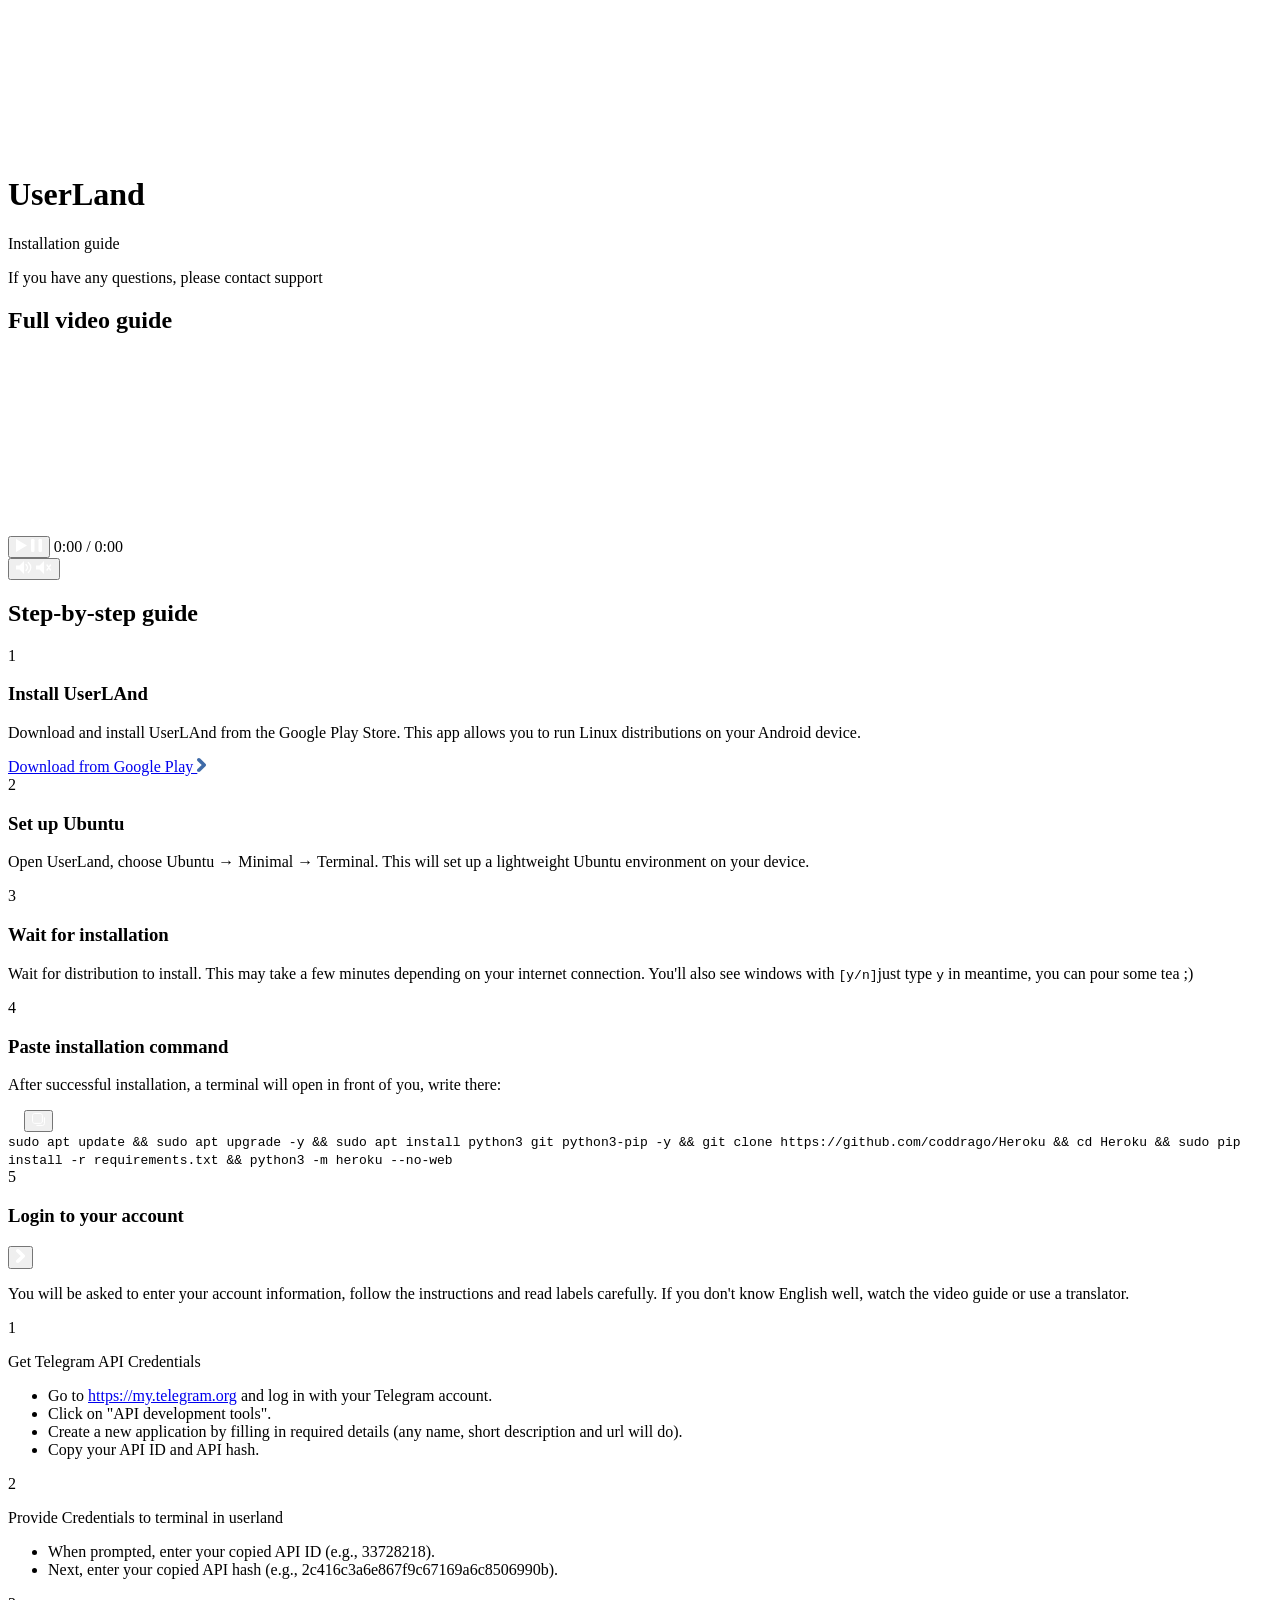
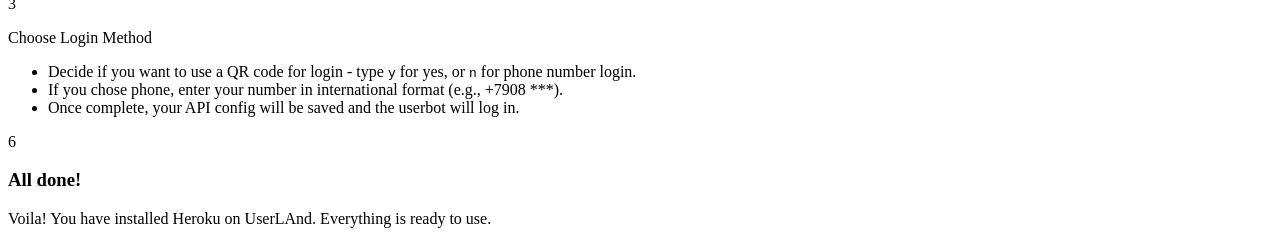
==== Userland/userland.html @ ecd4a955 "a poor page for userland users" ====
<!DOCTYPE html>
<html lang="en">
<head>
    <meta charset="UTF-8">
    <meta name="viewport" content="width=device-width, initial-scale=1.0">
    <link rel="stylesheet" href="userland.css">
    <title>UserLand - Installation Guide</title>
</head>
<body>
    <header class="guide-header">
        <svg class="userland-logo" width="143" height="143" viewBox="0 0 143 143" fill="none"
            xmlns="http://www.w3.org/2000/svg">
            <path
                d="M96.0275 53.7581C92.8755 53.7581 90.314 56.3346 90.314 59.5159C90.314 62.6969 92.8755 65.2754 96.0275 65.2754C99.1756 65.2754 101.738 62.6969 101.738 59.5159C101.738 56.3341 99.1759 53.7581 96.0275 53.7581Z"
                fill="white" />
            <path
                d="M46.7161 53.7581C43.5642 53.7581 41.0026 56.3346 41.0026 59.5159C41.0026 62.6969 43.5642 65.2754 46.7161 65.2754C49.8642 65.2754 52.4263 62.6969 52.4263 59.5159C52.4263 56.3341 49.8645 53.7581 46.7161 53.7581Z"
                fill="white" />
            <path
                d="M121.829 20.8074C108.35 7.38958 90.4294 0 71.37 0C52.3106 0 34.3903 7.38958 20.9114 20.8074C7.42638 34.2308 0 52.0798 0 71.0664V142.133H142.74V71.0664C142.74 52.0798 135.314 34.2308 121.829 20.8074ZM113.126 132.824H29.6138V61.4267C29.6138 50.1034 38.8777 40.8911 50.2646 40.8911C57.2103 40.8911 63.652 44.3378 67.4954 50.1112L71.37 55.9309L75.2443 50.1112C79.0877 44.3381 85.5294 40.8911 92.4752 40.8911C103.862 40.8911 113.126 50.1034 113.126 61.4267V132.824Z"
                fill="white" />
            <path d="M53.2448 87.1932L71.37 115.844L89.4952 87.1932L71.37 70.9671L53.2448 87.1932Z" fill="white" />
        </svg>
        <h1 class="host-title">UserLand</h1>
        <p class="subtitle" language-data="subtitle">Installation guide</p>
        <p class="note" language-data="note">If you have any questions, please contact <a>support</a></p>
    </header>
    <section class="video">
        <h2 class="video-header" language-data="video-header">Full video guide</h2>
        <div class="video-player" id="videoPlayer">
            <div class="video-screen" id="videoScreen" onclick="togglePlay()">
                <video id="GuideVideo" src="../Assets/guide/madk1d.mp4"></video>
                <div class="screen-overlay" id="screenOverlay">
                    <svg class="hint-icon hint-play" width="20" height="24" viewBox="0 0 20 24" fill="none">
                        <path d="M0 0L20 12L0 24V0Z" fill="white" />
                    </svg>
                    <svg class="hint-icon hint-pause" width="16" height="20" viewBox="0 0 16 20" fill="none">
                        <rect x="0" y="0" width="5" height="20" rx="2" fill="white" />
                        <rect x="11" y="0" width="5" height="20" rx="2" fill="white" />
                    </svg>
                </div>
                <div class="overlay-controls" id="overlayControls">
                    <div class="progress-bar">
                        <div class="ov-progress-track" id="progressTrack" onclick="seekVideo(event)">
                            <div class="progress-fill" id="progressFill"></div>
                            <div class="progress-thumb" id="progressThumb"></div>
                        </div>
                    </div>
                    <div class="buttons">
                        <button class="pp-btn" onclick="togglePlay(); event.stopPropagation();" title="Play / Pause">
                            <svg class="icon icon--play" width="11" height="13" viewBox="0 0 11 13" fill="none">
                                <path d="M0 0L11 6.5L0 13V0Z" fill="white" />
                            </svg>
                            <svg class="icon icon--pause" width="11" height="13" viewBox="0 0 11 13" fill="none">
                                <rect x="0" y="0" width="3.5" height="13" rx="1.2" fill="white" />
                                <rect x="7.5" y="0" width="3.5" height="13" rx="1.2" fill="white" />
                            </svg>
                        </button>
                        <span class="progress-time" id="progressTime">0:00 / 0:00</span>
                        <div style="flex:1"></div>
                        <div class="volume" onclick="event.stopPropagation()">
                            <button class="pp-btn" onclick="toggleMute()" title="mute">
                                <svg class="icon icon--vol" width="16" height="13" viewBox="0 0 16 13" fill="none">
                                    <path d="M0 4.5H3.5L8 0V13L3.5 8.5H0V4.5Z" fill="white" />
                                    <path d="M10 3.5C10.9 4.4 11.5 5.15 11.5 6.5C11.5 7.85 10.9 8.6 10 9.5" stroke="white" stroke-width="1.3"
                                        stroke-linecap="round" />
                                    <path d="M12.3 1.5C13.9 3 14.8 4.65 14.8 6.5C14.8 8.35 13.9 10 12.3 11.5" stroke="white" stroke-width="1.3"
                                        stroke-linecap="round" />
                                </svg>
                                <svg class="icon icon--muted" width="16" height="13" viewBox="0 0 16 13" fill="none">
                                    <path d="M0 4.5H3.5L8 0V13L3.5 8.5H0V4.5Z" fill="white" />
                                    <path d="M11 4L14.5 9M14.5 4L11 9" stroke="white" stroke-width="1.4" stroke-linecap="round" />
                                </svg>
                            </button>
                            <div class="volume-bar" id="volumeBar" onclick="setVolume(event)">
                                <div class="vol-fill" id="volFill"></div>
                                <div class="vol-thumb" id="volThumb"></div>
                            </div>
                        </div>
                    </div>
                </div>
            </div>
        </div>
    </section>
    <section class="steps-block">
        <h2 class="steps-header" language-data="steps-header">Step-by-step guide</h2>
        <div class="wrapper">
            <div class="step">
                <div class="step-elipse">
                    <div class="step-num">1</div>
                </div>
                <div class="step-block">
                    <h3 class="step-block-title" language-data="step1-title">Install UserLAnd</h3>
                    <p class="step-block-desc" language-data="step1-desc">Download and install UserLAnd from the Google Play Store. This app allows you to run Linux distributions on your Android device.</p>
                    <a href="https://play.google.com/store/apps/details?id=tech.ula" class="step-link" language-data="step1-link">
                        Download from Google Play
                        <svg width="9" height="14" viewBox="0 0 9 14" fill="none">
                            <path fill-rule="evenodd" clip-rule="evenodd"
                                d="M1.86756 0.000171564C2.35253 0.0067156 2.81496 0.200163 3.15312 0.537958L8.46879 5.77217C8.63712 5.93437 8.77071 6.12734 8.86189 6.33995C8.95306 6.55256 9 6.78061 9 7.01093C9 7.24126 8.95306 7.46931 8.86189 7.68192C8.77071 7.89453 8.63712 8.0875 8.46879 8.2497L3.08129 13.4839C2.91434 13.6474 2.71572 13.7772 2.49688 13.8658C2.27804 13.9544 2.04332 14 1.80625 14C1.56918 14 1.33445 13.9544 1.11561 13.8658C0.896772 13.7772 0.698151 13.6474 0.531205 13.4839C0.362884 13.3217 0.229284 13.1287 0.138112 12.9161C0.0469395 12.7035 0 12.4755 0 12.2451C0 12.0148 0.0469395 11.7868 0.138112 11.5742C0.229284 11.3615 0.362884 11.1686 0.531205 11.0064L4.73346 7.01093L0.531205 3.01549C0.193043 2.67769 0.00684899 2.22322 0.0135847 1.75205C0.0203204 1.28088 0.219434 0.831605 0.567122 0.503065C0.91481 0.174524 1.38259 -0.00637247 1.86756 0.000171564Z"
                                fill="#3F6BA8" />
                        </svg>
                    </a>
                </div>
            </div>
            <div class="step">
                <div class="step-elipse">
                    <div class="step-num">2</div>
                </div>
                <div class="step-block">
                    <h3 class="step-block-title" language-data="step2-title">Set up Ubuntu</h3>
                    <p class="step-block-desc" language-data="step2-desc">Open UserLand, choose Ubuntu → Minimal → Terminal. This will set up a lightweight Ubuntu environment on your device.</p>
                </div>
            </div>
            <div class="step">
                <div class="step-elipse">
                    <div class="step-num">3</div>
                </div>
                <div class="step-block">
                    <h3 class="step-block-title" language-data="step3-title">Wait for installation</h3>
                    <p class="step-block-desc" language-data="step3-desc">Wait for distribution to install. This may take a few minutes depending on your internet connection. You'll also see windows with <code class=inline-code>[y/n]</code>just type <code class=inline-code>y</code> in meantime, you can pour some tea ;)</p>
                </div>
            </div>
            <div class="step">
                <div class="step-elipse">
                    <div class="step-num">4</div>
                </div>
                <div class="step-block">
                    <h3 class="step-block-title" language-data="step4-title">Paste installation command</h3>
                    <p class="step-block-desc" language-data="step4-desc">After successful installation, a terminal will open in front of you, write there:</p>
                    <div class="terminal">
                        <div class="terminal-bar">
                            <svg width="12" height="12" viewBox="0 0 12 12" fill="none">
                                <path
                                    d="M8.07293 4.53869C7.80794 4.53869 7.5926 4.75622 7.5926 5.02481C7.5926 5.29338 7.80794 5.51108 8.07293 5.51108C8.33758 5.51108 8.55298 5.29338 8.55298 5.02481C8.55298 4.75618 8.33761 4.53869 8.07293 4.53869Z"
                                    fill="white" />
                                <path
                                    d="M3.92738 4.53869C3.66239 4.53869 3.44705 4.75622 3.44705 5.02481C3.44705 5.29338 3.66239 5.51108 3.92738 5.51108C4.19203 5.51108 4.40742 5.29338 4.40742 5.02481C4.40742 4.75618 4.19206 4.53869 3.92738 4.53869Z"
                                    fill="white" />
                                <path
                                    d="M10.242 1.75673C9.10884 0.623888 7.6023 0 6 0C4.3977 0 2.89116 0.623888 1.758 1.75673C0.624328 2.89004 0 4.39699 0 6V12H12V6C12 4.39699 11.3757 2.89004 10.242 1.75673ZM9.5104 11.2141H2.4896V5.18614C2.4896 4.23014 3.26841 3.45236 4.22569 3.45236C4.80961 3.45236 5.35116 3.74335 5.67427 4.23079L6 4.72214L6.32571 4.23079C6.64882 3.74338 7.19037 3.45236 7.77429 3.45236C8.73157 3.45236 9.51038 4.23014 9.51038 5.18614V11.2141H9.5104Z"
                                    fill="white" />
                                <path d="M4.47623 7.36156L6 9.78052L7.52376 7.36156L6 5.99162L4.47623 7.36156Z" fill="white" />
                            </svg>
                            <button class="copy-btn" onclick="copyCode(this)" title="Copy">
                            <svg width="13" height="13" viewBox="0 0 13 13" fill="none">
                                <path d="M4.814 12.5H10.304C11.5168 12.5 12.5 11.5167 12.5 10.304V4.81396M10.382 8.186C10.382 9.39882 9.39883 10.382 8.186 10.382H2.696C1.48318 10.382 0.5 9.39882 0.5 8.186V2.696C0.5 1.48318 1.48318 0.5 2.696 0.5H8.186C9.39883 0.5 10.382 1.48318 10.382 2.696V8.186Z" stroke="white" stroke-linecap="round" stroke-linejoin="round"/>
                            </svg>
                        </button>
                        </div>
                        <div class="terminal-body">
                            <code
                                class="terminal-code">sudo apt update && sudo apt upgrade -y && sudo apt install python3 git python3-pip -y && git clone https://github.com/coddrago/Heroku && cd Heroku && sudo pip install -r requirements.txt && python3 -m heroku --no-web</code>
                        </div>
                    </div>
                </div>
            </div>
            <div class="step">
                <div class="step-elipse">
                    <div class="step-num">5</div>
                </div>
                <div class="step-block step-block--expandable" id="stepBlock">
                    <div class="expand-header" onclick="toggleExpand()">
                        <h3 class="step-block-title" language-data="step5-title">Login to your account</h3>
                        <button class="expand-btn" id="expandBtn" aria-label="Expand">
                            <svg class="expand-chevron" width="9" height="14" viewBox="0 0 9 14" fill="none">
                                <path fill-rule="evenodd" clip-rule="evenodd"
                                    d="M1.86756 0.000171564C2.35253 0.0067156 2.81496 0.200163 3.15312 0.537958L8.46879 5.77217C8.63712 5.93437 8.77071 6.12734 8.86189 6.33995C8.95306 6.55256 9 6.78061 9 7.01093C9 7.24126 8.95306 7.46931 8.86189 7.68192C8.77071 7.89453 8.63712 8.0875 8.46879 8.2497L3.08129 13.4839C2.91434 13.6474 2.71572 13.7772 2.49688 13.8658C2.27804 13.9544 2.04332 14 1.80625 14C1.56918 14 1.33445 13.9544 1.11561 13.8658C0.896772 13.7772 0.698151 13.6474 0.531205 13.4839C0.362884 13.3217 0.229284 13.1287 0.138112 12.9161C0.0469395 12.7035 0 12.4755 0 12.2451C0 12.0148 0.0469395 11.7868 0.138112 11.5742C0.229284 11.3615 0.362884 11.1686 0.531205 11.0064L4.73346 7.01093L0.531205 3.01549C0.193043 2.67769 0.00684899 2.22322 0.0135847 1.75205C0.0203204 1.28088 0.219434 0.831605 0.567122 0.503065C0.91481 0.174524 1.38259 -0.00637247 1.86756 0.000171564Z"
                                    fill="white" />
                            </svg>
                        </button>
                    </div>
                    <p class="step-block-desc" language-data="step5-desc">You will be asked to enter your account information, follow the instructions and read labels carefully. If you don't know English well, watch the video guide or use a translator.</p>
                    <div class="expand-body" id="expandBody">
                        <div class="expand-inner">
                            <div class="sub-step">
                                <div class="sub-step-num">1</div>
                                <div class="sub-step-content">
                                    <p class="sub-step-title" language-data="sub1-title">Get Telegram API Credentials</p>
                                    <ul class="sub-step-list">
                                    <li language-data="sub1-li1">Go to <a href="https://my.telegram.org" target="_blank" class="step-link">https://my.telegram.org</a> and log in with your Telegram account.</li>
                                    <li language-data="sub1-li2">Click on <span class="sub-highlight">"API development tools"</span>.</li>
                                    <li language-data="sub1-li3">Create a new application by filling in required details (any name, short description and url will do).</li>
                                    <li language-data="sub1-li4">Copy your <span class="sub-highlight">API ID</span> and <span class="sub-highlight">API hash</span>.</li>
                                    </ul>
                                </div>
                            </div>
                            <div class="sub-step">
                                <div class="sub-step-num">2</div>
                                <div class="sub-step-content">
                                    <p class="sub-step-title" language-data="sub2-title">Provide Credentials to terminal in userland</p>
                                    <ul class="sub-step-list">
                                        <li language-data="sub2-li1">When prompted, enter your copied <span class="sub-highlight">API ID</span> <span class="sub-example">(e.g., 33728218)</span>.</li>
                                        <li language-data="sub2-li2">Next, enter your copied <span class="sub-highlight">API hash</span> <span class="sub-example">(e.g., 2c416c3a6e867f9c67169a6c8506990b)</span>.</li>
                                    </ul>
                                </div>
                            </div>
                            <div class="sub-step sub-step--last">
                                <div class="sub-step-num">3</div>
                                <div class="sub-step-content">
                                <p class="sub-step-title" language-data="sub3-title">Choose Login Method</p>
                                <ul class="sub-step-list">
                                    <li language-data="sub3-li1">Decide if you want to use a QR code for login - type <code class="inline-code">y</code> for yes, or <code class="inline-code">n</code> for phone number login.</li>
                                    <li language-data="sub3-li2">If you chose phone, enter your number in international format <span class="sub-example">(e.g., +7908 ***)</span>.</li>
                                    <li language-data="sub3-li3">Once complete, your API config will be saved and the userbot will log in.</li>
                                </ul>
                                </div>
                            </div>
                        </div>
                    </div>
                </div>
            </div>
            <div class="step step--last">
                <div class="step-elipse">
                    <div class="step-num">6</div>
                </div>
                <div class="step-block">
                    <h3 class="step-block-title" language-data="step6-title">All done!</h3>
                    <p class="step-block-desc" language-data="step6-desc">Voila! You have installed Heroku on UserLAnd. Everything is ready to use.</p>
                </div>
            </div>
        </div>
    </section>
</body>
<script src="UserLand.js"></script>
</html>
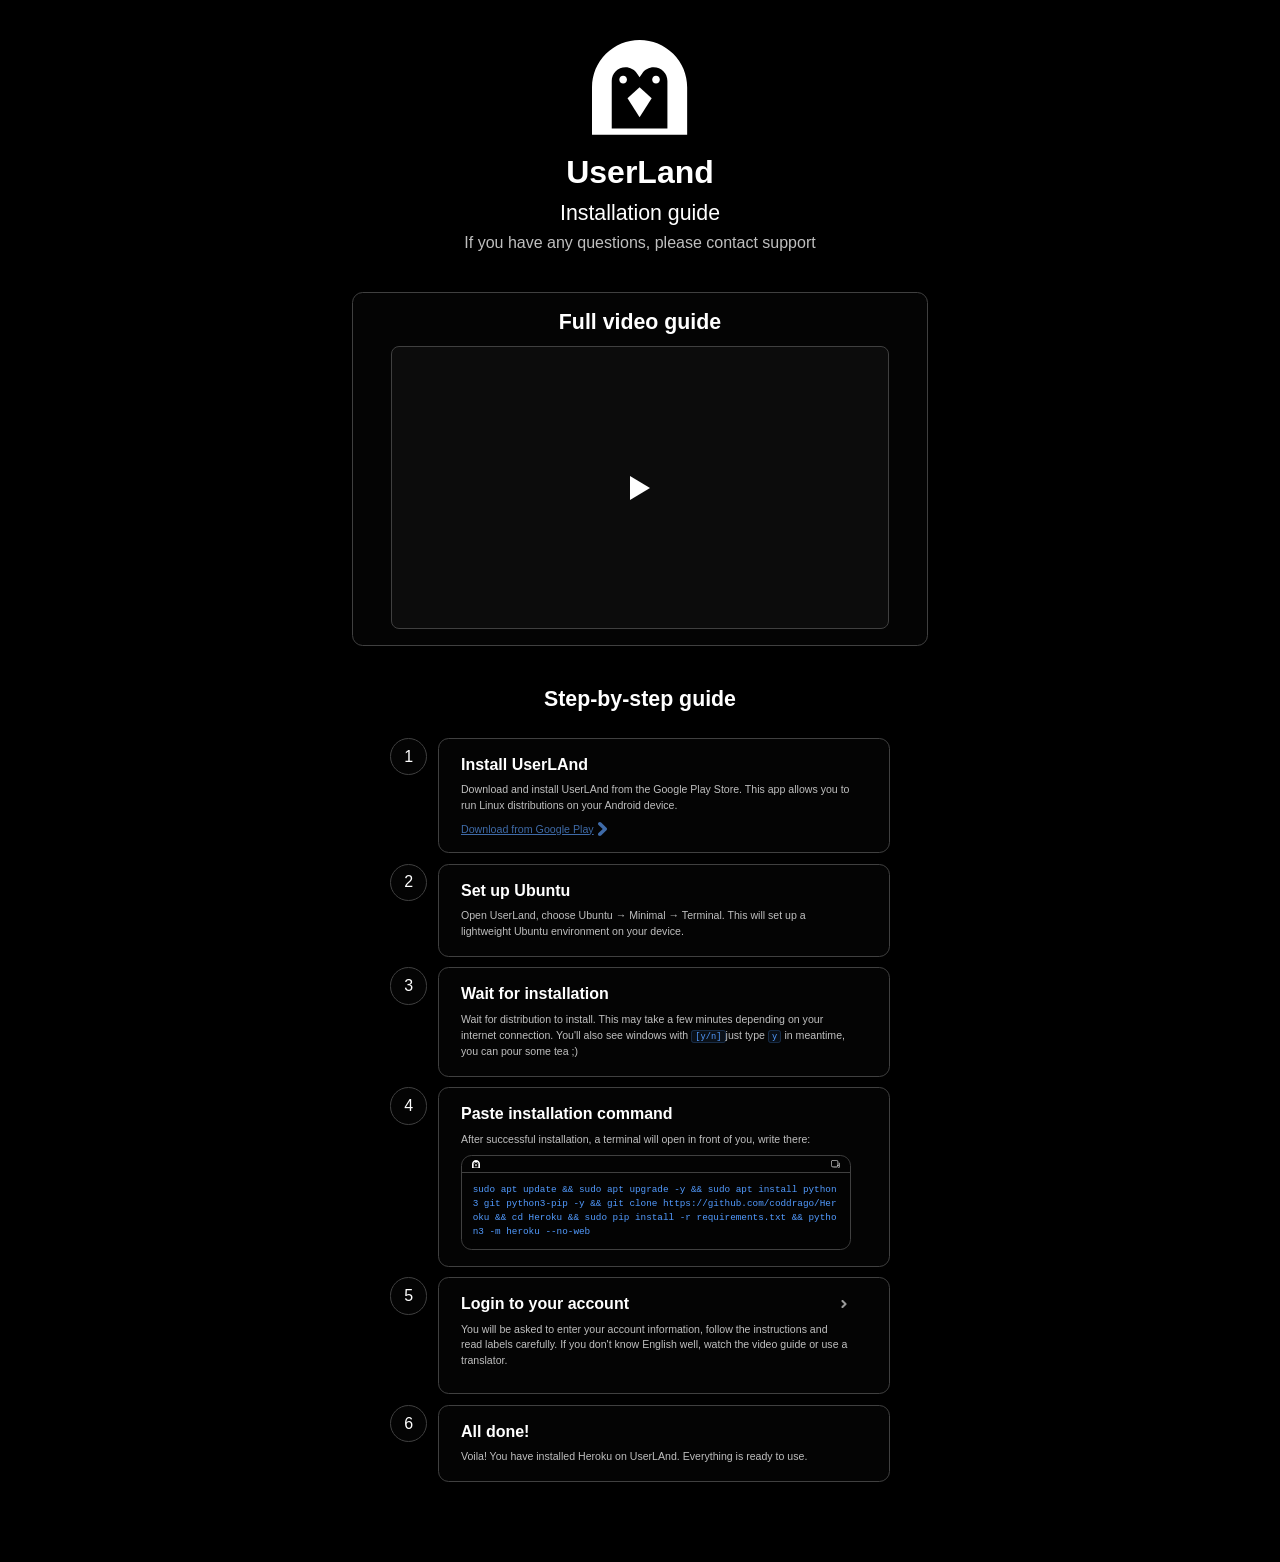
==== commit 4ff1bb8e: "i hate windows btw" ====
--- a/Userland/userland.html
+++ b/Userland/userland.html
@@ -3,7 +3,7 @@
 <head>
     <meta charset="UTF-8">
     <meta name="viewport" content="width=device-width, initial-scale=1.0">
-    <link rel="stylesheet" href="userland.css">
+    <link rel="stylesheet" href="UserLand.css">
     <title>UserLand - Installation Guide</title>
 </head>
 <body>
--- a/Userland/UserLand.css
+++ b/Userland/UserLand.css
@@ -0,0 +1,633 @@
+@font-face {
+    font-family: 'BABAPRO FONT';
+    src: url('Assets/fonts/BabaPro-Bold.ttf') format('truetype');
+}
+
+:root {
+    --black: #000000;
+    --white: #ffffff;
+    --gray-light: #BFBFBF;
+    --gray-dark: #404040;
+    --ink: #3F6BA8;
+    --code: #529BFF;
+    --bg-default: rgba(13, 13, 13, 0.36);
+    --bg-overlay: rgba(0, 0, 0, 0.55);
+    --bg-terminal: rgba(0, 0, 0, 0.36);
+    --font-main: 'Inter', sans-serif;
+    --font-brand: 'BABAPRO FONT', sans-serif;
+    --radius-block: 0.833vw;
+    --transition: 600ms ease;
+    --gap-small: 0.5vw;
+    --gap-medium: 0.833vw;
+    --gap-large: 2vw;
+    --gap-block: 3.125vw;
+    --step-num-size: 2.917vw;
+    --step-gap: 0.833vw;
+    --step-s-gap: 0.833vw;
+    --block-pad-b: 1.25vw;
+    --block-pad-left: 1.719vw;
+    --block-pad-right: 2.969vw;
+    --block-inner-gap: 0.625vw;
+    --video-max-w: 45.052vw;
+    --screen-overlay-h: 22vw;
+    --progress-h: 0.208vw;
+    --thumb-size: 0.625vw;
+}
+
+*,
+*::before,
+*::after {
+    margin: 0;
+    padding: 0;
+    box-sizing: border-box;
+    user-select: none;
+}
+
+body {
+    display: flex;
+    flex-direction: column;
+    align-items: center;
+    background: var(--black);
+    font-family: var(--font-main);
+    color: var(--white);
+    padding: var(--gap-block) var(--gap-large) calc(var(--gap-block) * 2);
+    gap: var(--gap-block);
+}
+
+.guide-header {
+    display: flex;
+    flex-direction: column;
+    align-items: center;
+    gap: var(--gap-small);
+}
+
+.userland-logo {
+    width: 7.448vw;
+    height: auto;
+    margin-bottom: var(--gap-medium);
+}
+
+.host-title {
+    font-family: var(--font-brand);
+    font-size: 2.5vw;
+    line-height: 1.3;
+    text-align: center;
+}
+
+.subtitle {
+    font-size: 1.667vw;
+    line-height: 1.219;
+    text-align: center;
+}
+
+.note {
+    font-size: 1.25vw;
+    line-height: 1.208;
+    color: var(--gray-light);
+    text-align: center;
+}
+
+.video-header {
+    font-size: 1.667vw;
+    line-height: 1.219;
+    text-align: center;
+}
+
+.steps-header {
+    font-size: 1.667vw;
+    line-height: 1.219;
+    text-align: center;
+    margin-bottom: var(--gap-large);
+}
+
+.video {
+    display: flex;
+    flex-direction: column;
+    align-items: center;
+    width: 100%;
+    max-width: var(--video-max-w);
+    padding: 1.25vw 2.969vw;
+    gap: var(--gap-medium);
+    background: var(--bg-default);
+    border: 1px solid var(--gray-dark);
+    border-radius: var(--radius-block);
+}
+
+.video-player {
+    width: 100%;
+    border-radius: calc(var(--radius-block) * 0.75);
+    overflow: hidden;
+    border: 1px solid var(--gray-dark);
+}
+
+.video-screen {
+    width: 100%;
+    position: relative;
+    cursor: pointer;
+}
+
+.screen-overlay {
+    background: rgba(255, 255, 255, 0.03);
+    display: flex;
+    align-items: center;
+    justify-content: center;
+    position: relative;
+    width: 100%;
+    height: var(--screen-overlay-h);
+}
+
+#GuideVideo {
+    position: absolute;
+    width: 100%;
+    height: 100%;
+    object-fit: cover;
+}
+
+.hint-icon {
+    display: none;
+    pointer-events: none;
+    position: absolute;
+}
+
+.hint-play {
+    display: block;
+}
+
+.is-playing .hint-play {
+    display: none;
+}
+
+.is-playing .hint-pause {
+    display: block;
+}
+
+.is-playing .screen-overlay>.hint-icon {
+    opacity: 0;
+}
+
+.overlay-controls {
+    position: absolute;
+    display: flex;
+    flex-direction: column;
+    bottom: 0;
+    left: 0;
+    right: 0;
+    padding: 0.833vw 0.833vw 0.625vw;
+    gap: 0.417vw;
+    background: linear-gradient(to top, rgba(0, 0, 0, 0.75) 0%, transparent 100%);
+    opacity: 0;
+    transform: translateY(0.417vw);
+    transition: opacity 250ms ease, transform 250ms ease;
+    pointer-events: none;
+}
+
+.video-screen:hover .overlay-controls,
+.video-screen:focus-within .overlay-controls {
+    opacity: 1;
+    transform: translateY(0);
+    pointer-events: all;
+}
+
+.progress-bar {
+    display: flex;
+    align-items: center;
+}
+
+.ov-progress-track {
+    flex: 1;
+    height: var(--progress-h);
+    background: rgba(255, 255, 255, 0.25);
+    border-radius: 99px;
+    position: relative;
+    cursor: pointer;
+    transition: height var(--transition);
+}
+
+.ov-progress-track:hover {
+    height: calc(var(--progress-h) * 1.8);
+}
+
+.progress-fill {
+    position: absolute;
+    left: 0;
+    top: 0;
+    height: 100%;
+    width: 0%;
+    background: var(--white);
+    border-radius: 99px;
+    pointer-events: none;
+}
+
+.progress-thumb {
+    position: absolute;
+    top: 50%;
+    left: 0%;
+    transform: translate(-50%, -50%);
+    width: var(--thumb-size);
+    height: var(--thumb-size);
+    background: var(--white);
+    border-radius: 50%;
+    pointer-events: none;
+    opacity: 0;
+    transition: opacity var(--transition);
+}
+
+.ov-progress-track:hover .progress-thumb {
+    opacity: 1;
+}
+
+.buttons {
+    display: flex;
+    align-items: center;
+    gap: 0.625vw;
+}
+
+.pp-btn {
+    display: flex;
+    align-items: center;
+    justify-content: center;
+    background: none;
+    border: none;
+    cursor: pointer;
+    padding: 0.208vw;
+    opacity: 0.9;
+    transition: opacity var(--transition);
+    flex-shrink: 0;
+}
+
+.pp-btn:hover {
+    opacity: 1;
+}
+
+.progress-time {
+    font-size: 0.625vw;
+    color: rgba(255, 255, 255, 0.75);
+    white-space: nowrap;
+    flex-shrink: 0;
+}
+
+.icon {
+    display: none;
+}
+
+.icon--play {
+    display: block;
+}
+
+.is-playing .icon--play {
+    display: none;
+}
+
+.is-playing .icon--pause {
+    display: block;
+}
+
+.icon--muted {
+    display: none;
+}
+
+.is-muted .icon--vol {
+    display: none;
+}
+
+.is-muted .icon--muted {
+    display: block;
+}
+
+.volume {
+    display: flex;
+    align-items: center;
+    gap: 0.417vw;
+}
+
+.volume-bar {
+    width: 4.167vw;
+    height: var(--progress-h);
+    background: rgba(255, 255, 255, 0.25);
+    border-radius: 99px;
+    position: relative;
+    cursor: pointer;
+    transition: height var(--transition);
+}
+
+.volume-bar:hover {
+    height: calc(var(--progress-h) * 1.8);
+}
+
+.vol-fill {
+    position: absolute;
+    left: 0;
+    top: 0;
+    height: 100%;
+    background: var(--white);
+    border-radius: 99px;
+    pointer-events: none;
+}
+
+.vol-thumb {
+    position: absolute;
+    top: 50%;
+    transform: translate(-50%, -50%);
+    width: var(--thumb-size);
+    height: var(--thumb-size);
+    background: var(--white);
+    border-radius: 50%;
+    pointer-events: none;
+    opacity: 0;
+    transition: opacity var(--transition);
+}
+
+.volume-bar:hover .vol-thumb {
+    opacity: 1;
+}
+
+.steps-block {
+    width: 100%;
+    max-width: 39.063vw;
+    display: flex;
+    flex-direction: column;
+}
+
+.wrapper {
+    display: flex;
+    flex-direction: column;
+}
+
+.step {
+    display: flex;
+    flex-direction: row;
+    align-items: flex-start;
+    gap: var(--step-gap);
+    margin-bottom: var(--step-s-gap);
+}
+
+.step--last {
+    margin-bottom: 0;
+}
+
+.step-elipse {
+    display: flex;
+    flex-direction: column;
+    align-items: center;
+    flex-shrink: 0;
+}
+
+.step-num {
+    display: flex;
+    align-items: center;
+    justify-content: center;
+    width: var(--step-num-size);
+    height: var(--step-num-size);
+    flex-shrink: 0;
+    background: var(--bg-default);
+    border: 1px solid var(--gray-dark);
+    border-radius: 50%;
+    font-size: 1.25vw;
+    line-height: 1;
+    color: var(--white);
+}
+
+.step-block {
+    flex: 1;
+    display: flex;
+    flex-direction: column;
+    gap: var(--block-inner-gap);
+    padding: var(--block-pad-b) var(--block-pad-right) var(--block-pad-b) var(--block-pad-left);
+    background: var(--bg-default);
+    border: 1px solid var(--gray-dark);
+    border-radius: var(--radius-block);
+}
+
+.step-block-title {
+    font-size: 1.25vw;
+    line-height: 1.208;
+    color: var(--white);
+}
+
+.step-block-desc {
+    font-size: 0.828vw;
+    line-height: 1.5;
+    color: var(--gray-light);
+}
+
+.step-link {
+    display: inline-flex;
+    align-items: center;
+    gap: 0.313vw;
+    font-size: 0.833vw;
+    line-height: 1.188;
+    text-decoration: underline;
+    color: var(--ink);
+    transition: opacity var(--transition);
+}
+
+.step-link:hover {
+    opacity: 0.75;
+}
+
+.step-link svg {
+    flex-shrink: 0;
+}
+
+.step-block--expandable {
+    cursor: default;
+}
+
+.expand-header {
+    display: flex;
+    align-items: center;
+    justify-content: space-between;
+    cursor: pointer;
+    gap: 0.625vw;
+}
+
+.expand-btn {
+    display: flex;
+    align-items: center;
+    justify-content: center;
+    background: none;
+    border: none;
+    cursor: pointer;
+    padding: 0.208vw;
+    flex-shrink: 0;
+    opacity: 0.6;
+    transition: opacity var(--transition);
+}
+
+.expand-btn:hover {
+    opacity: 1;
+}
+
+.expand-btn svg {
+    width: 0.469vw;
+    height: 0.729vw;
+}
+
+.expand-chevron {
+    display: block;
+    transition: transform var(--transition);
+}
+
+.is-expanded .expand-chevron {
+    transform: rotate(90deg);
+}
+
+.expand-body {
+    max-height: 0;
+    overflow: hidden;
+    transition: max-height 400ms cubic-bezier(0.4, 0, 0.2, 1);
+}
+
+.is-expanded .expand-body {
+    max-height: 60vw;
+}
+
+.expand-inner {
+    padding-top: var(--block-inner-gap);
+    display: flex;
+    flex-direction: column;
+    gap: 0.833vw;
+    border-top: 1px solid var(--gray-dark);
+    margin-top: 0.417vw;
+}
+
+.sub-step {
+    display: flex;
+    align-items: flex-start;
+    gap: 0.625vw;
+    padding-bottom: 0.833vw;
+    border-bottom: 1px solid rgba(64, 64, 64, 0.5);
+}
+
+.sub-step--last {
+    border-bottom: none;
+    padding-bottom: 0;
+}
+
+.sub-step-num {
+    flex-shrink: 0;
+    width: 1.25vw;
+    height: 1.25vw;
+    display: flex;
+    align-items: center;
+    justify-content: center;
+    border: 1px solid var(--gray-dark);
+    border-radius: 50%;
+    font-size: 0.625vw;
+    color: var(--white);
+    margin-top: 0.1vw;
+}
+
+.sub-step-content {
+    display: flex;
+    flex-direction: column;
+    gap: 0.417vw;
+}
+
+.sub-step-title {
+    font-size: 0.729vw;
+    line-height: 1.3;
+    color: var(--white);
+}
+
+.sub-step-list {
+    list-style: none;
+    display: flex;
+    flex-direction: column;
+    gap: 0.26vw;
+}
+
+.sub-step-list li {
+    font-size: 0.677vw;
+    line-height: 1.5;
+    color: var(--gray-light);
+    padding-left: 0.625vw;
+    position: relative;
+}
+
+.sub-step-list li::before {
+    content: '•';
+    position: absolute;
+    left: 0;
+    color: var(--gray-dark);
+}
+
+.sub-highlight {
+    color: var(--white);
+}
+
+.sub-example {
+    color: var(--gray-dark);
+    font-size: 0.625vw;
+}
+
+.terminal-bar svg,
+.expand-btn svg {
+    width: 0.625vw;
+    height: 0.625vw;
+    flex-shrink: 0;
+}
+
+.inline-code {
+    font-family: 'Courier New', monospace;
+    font-size: 0.677vw;
+    color: var(--code);
+    background: rgba(82, 155, 255, 0.08);
+    padding: 0.05vw 0.25vw;
+    border-radius: 0.208vw;
+    border: 1px solid rgba(82, 155, 255, 0.2);
+}
+
+.terminal {
+    width: 100%;
+    border: 1px solid var(--gray-dark);
+    border-radius: var(--radius-block);
+    overflow: hidden;
+}
+
+.terminal-bar {
+    display: flex;
+    justify-content: space-between;
+    align-items: center;
+    padding: 0.26vw 0.781vw;
+    background: var(--bg-terminal);
+    border-bottom: 1px solid var(--gray-dark);
+}
+
+.copy-btn {
+    background: none;
+    border: none;
+    cursor: pointer;
+    display: flex;
+    align-items: center;
+    padding: 0;
+    transition: opacity var(--transition);
+}
+
+.copy-btn:hover {
+    opacity: 0.7;
+}
+
+.copy-btn svg {
+    width: 0.677vw;
+    height: 0.677vw;
+}
+
+.copy-btn.copied path {
+    stroke: #4ADE80;
+}
+
+.terminal-body {
+    padding: 0.781vw 0.833vw;
+    background: var(--bg-terminal);
+}
+
+.terminal-code {
+    display: block;
+    font-family: 'Courier New', monospace;
+    font-size: 0.729vw;
+    line-height: 1.5;
+    color: var(--code);
+    word-break: break-all;
+    user-select: text;
+}
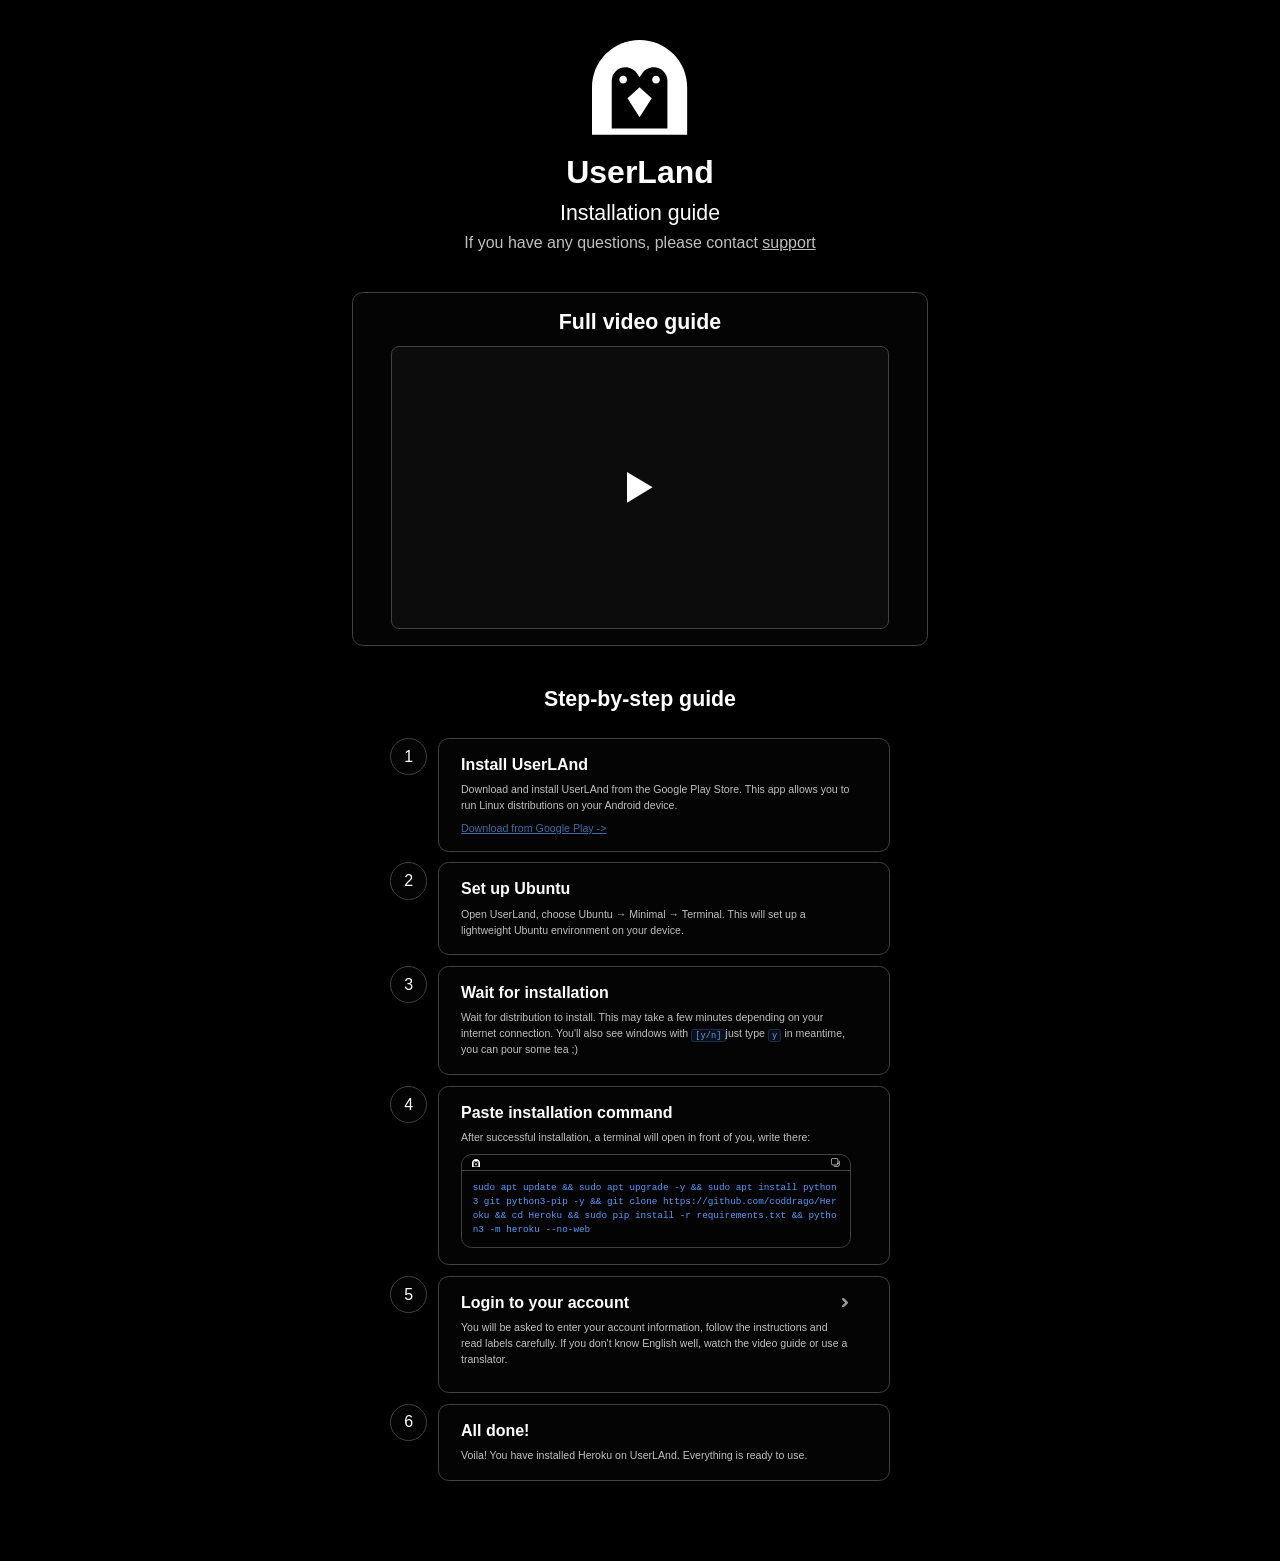
==== commit 2bcf2db5: "svg scaling has been fixed and adaptation curve in telegram browser has been fixed minor translation" ====
--- a/Userland/userland.html
+++ b/Userland/userland.html
@@ -23,7 +23,7 @@
         </svg>
         <h1 class="host-title">UserLand</h1>
         <p class="subtitle" language-data="subtitle">Installation guide</p>
-        <p class="note" language-data="note">If you have any questions, please contact <a>support</a></p>
+        <p class="note" language-data="note">If you have any questions, please contact <a class="note" href="https://t.me/heroku_talks" target="_blank">support</a></p>
     </header>
     <section class="video">
         <h2 class="video-header" language-data="video-header">Full video guide</h2>
@@ -93,12 +93,7 @@
                     <h3 class="step-block-title" language-data="step1-title">Install UserLAnd</h3>
                     <p class="step-block-desc" language-data="step1-desc">Download and install UserLAnd from the Google Play Store. This app allows you to run Linux distributions on your Android device.</p>
                     <a href="https://play.google.com/store/apps/details?id=tech.ula" class="step-link" language-data="step1-link">
-                        Download from Google Play
-                        <svg width="9" height="14" viewBox="0 0 9 14" fill="none">
-                            <path fill-rule="evenodd" clip-rule="evenodd"
-                                d="M1.86756 0.000171564C2.35253 0.0067156 2.81496 0.200163 3.15312 0.537958L8.46879 5.77217C8.63712 5.93437 8.77071 6.12734 8.86189 6.33995C8.95306 6.55256 9 6.78061 9 7.01093C9 7.24126 8.95306 7.46931 8.86189 7.68192C8.77071 7.89453 8.63712 8.0875 8.46879 8.2497L3.08129 13.4839C2.91434 13.6474 2.71572 13.7772 2.49688 13.8658C2.27804 13.9544 2.04332 14 1.80625 14C1.56918 14 1.33445 13.9544 1.11561 13.8658C0.896772 13.7772 0.698151 13.6474 0.531205 13.4839C0.362884 13.3217 0.229284 13.1287 0.138112 12.9161C0.0469395 12.7035 0 12.4755 0 12.2451C0 12.0148 0.0469395 11.7868 0.138112 11.5742C0.229284 11.3615 0.362884 11.1686 0.531205 11.0064L4.73346 7.01093L0.531205 3.01549C0.193043 2.67769 0.00684899 2.22322 0.0135847 1.75205C0.0203204 1.28088 0.219434 0.831605 0.567122 0.503065C0.91481 0.174524 1.38259 -0.00637247 1.86756 0.000171564Z"
-                                fill="#3F6BA8" />
-                        </svg>
+                        Download from Google Play ->
                     </a>
                 </div>
             </div>
--- a/Userland/UserLand.css
+++ b/Userland/UserLand.css
@@ -32,6 +32,10 @@
     --screen-overlay-h: 22vw;
     --progress-h: 0.208vw;
     --thumb-size: 0.625vw;
+    --icon-ctrl: 1.1vw;
+    --icon-vol: 1.6vw;
+    --icon-chevron-w: 0.469vw;
+    --icon-chevron-h: 0.729vw;
 }
 
 *,
@@ -147,6 +151,8 @@
     display: none;
     pointer-events: none;
     position: absolute;
+    width: 2vw;
+    height: auto;
 }
 
 .hint-play {
@@ -259,6 +265,17 @@
     opacity: 1;
 }
 
+.pp-btn .icon {
+    width: var(--icon-ctrl);
+    height: var(--icon-ctrl);
+}
+
+.pp-btn .icon--vol,
+.pp-btn .icon--muted {
+    width: var(--icon-vol);
+    height: var(--icon-vol);
+}
+
 .progress-time {
     font-size: 0.625vw;
     color: rgba(255, 255, 255, 0.75);
@@ -427,6 +444,8 @@
 
 .step-link svg {
     flex-shrink: 0;
+    width: 0.833vw;
+    height: auto;
 }
 
 .step-block--expandable {
@@ -459,8 +478,9 @@
 }
 
 .expand-btn svg {
-    width: 0.469vw;
-    height: 0.729vw;
+    width: var(--icon-chevron-w);
+    height: var(--icon-chevron-h);
+    flex-shrink: 0;
 }
 
 .expand-chevron {
@@ -561,8 +581,7 @@
     font-size: 0.625vw;
 }
 
-.terminal-bar svg,
-.expand-btn svg {
+.terminal-bar svg {
     width: 0.625vw;
     height: 0.625vw;
     flex-shrink: 0;
@@ -630,4 +649,231 @@
     color: var(--code);
     word-break: break-all;
     user-select: text;
+}
+
+@media (max-width: 768px) {
+    body {
+        padding: 20px 14px 40px;
+        gap: 24px;
+    }
+
+    .guide-header {
+        gap: 6px;
+    }
+
+    .userland-logo {
+        width: 72px;
+        margin-bottom: 10px;
+    }
+
+    .host-title {
+        font-size: 24px;
+    }
+
+    .subtitle {
+        font-size: 16px;
+    }
+
+    .note {
+        font-size: 13px;
+    }
+
+    .video-header,
+    .steps-header {
+        font-size: 16px;
+    }
+
+    .steps-header {
+        margin-bottom: 16px;
+    }
+
+    .video {
+        padding: 12px;
+        max-width: 100%;
+        gap: 10px;
+        border-radius: 10px;
+    }
+
+    .video-player {
+        border-radius: 8px;
+    }
+
+    .screen-overlay {
+        height: 48vw;
+    }
+
+    .hint-icon {
+        width: 20px;
+    }
+
+    .overlay-controls {
+        padding: 10px 10px 8px;
+        gap: 6px;
+    }
+
+    .ov-progress-track {
+        height: 3px;
+    }
+
+    .ov-progress-track:hover {
+        height: 5px;
+    }
+
+    .progress-thumb {
+        width: 8px;
+        height: 8px;
+    }
+
+    .buttons {
+        gap: 8px;
+    }
+
+    .pp-btn {
+        padding: 2px;
+    }
+
+    .pp-btn .icon {
+        width: 13px;
+        height: 13px;
+    }
+
+    .pp-btn .icon--vol,
+    .pp-btn .icon--muted {
+        width: 16px;
+        height: 16px;
+    }
+
+    .progress-time {
+        font-size: 9px;
+    }
+
+    .volume {
+        gap: 6px;
+    }
+
+    .volume-bar {
+        width: 52px;
+        height: 3px;
+    }
+
+    .volume-bar:hover {
+        height: 5px;
+    }
+
+    .vol-thumb {
+        width: 8px;
+        height: 8px;
+    }
+
+    .steps-block {
+        max-width: 100%;
+    }
+
+    .step {
+        gap: 10px;
+        margin-bottom: 10px;
+    }
+
+    .step-num {
+        width: 36px;
+        height: 36px;
+        font-size: 14px;
+    }
+
+    .step-block {
+        gap: 8px;
+        padding: 14px;
+        border-radius: 10px;
+    }
+
+    .step-block-title {
+        font-size: 14px;
+    }
+
+    .step-block-desc {
+        font-size: 12px;
+    }
+
+    .step-link {
+        font-size: 12px;
+        gap: 5px;
+    }
+
+    .step-link svg {
+        width: 9px;
+    }
+
+    .expand-header {
+        gap: 8px;
+    }
+
+    .expand-btn svg {
+        width: 7px;
+        height: 11px;
+    }
+
+    .expand-inner {
+        gap: 10px;
+        margin-top: 6px;
+    }
+
+    .is-expanded .expand-body {
+        max-height: 600px;
+    }
+
+    .sub-step {
+        gap: 8px;
+        padding-bottom: 10px;
+    }
+
+    .sub-step-num {
+        width: 18px;
+        height: 18px;
+        font-size: 9px;
+    }
+
+    .sub-step-title {
+        font-size: 11px;
+    }
+
+    .sub-step-list li {
+        font-size: 10px;
+        padding-left: 10px;
+    }
+
+    .sub-example {
+        font-size: 9px;
+    }
+
+    .inline-code {
+        font-size: 11px;
+        padding: 1px 4px;
+        border-radius: 3px;
+    }
+
+    .terminal {
+        border-radius: 10px;
+    }
+
+    .terminal-bar {
+        padding: 6px 10px;
+    }
+
+    .terminal-bar svg {
+        width: 12px;
+        height: 12px;
+    }
+
+    .copy-btn svg {
+        width: 13px;
+        height: 13px;
+    }
+
+    .terminal-body {
+        padding: 10px 12px;
+    }
+
+    .terminal-code {
+        font-size: 10px;
+    }
 }
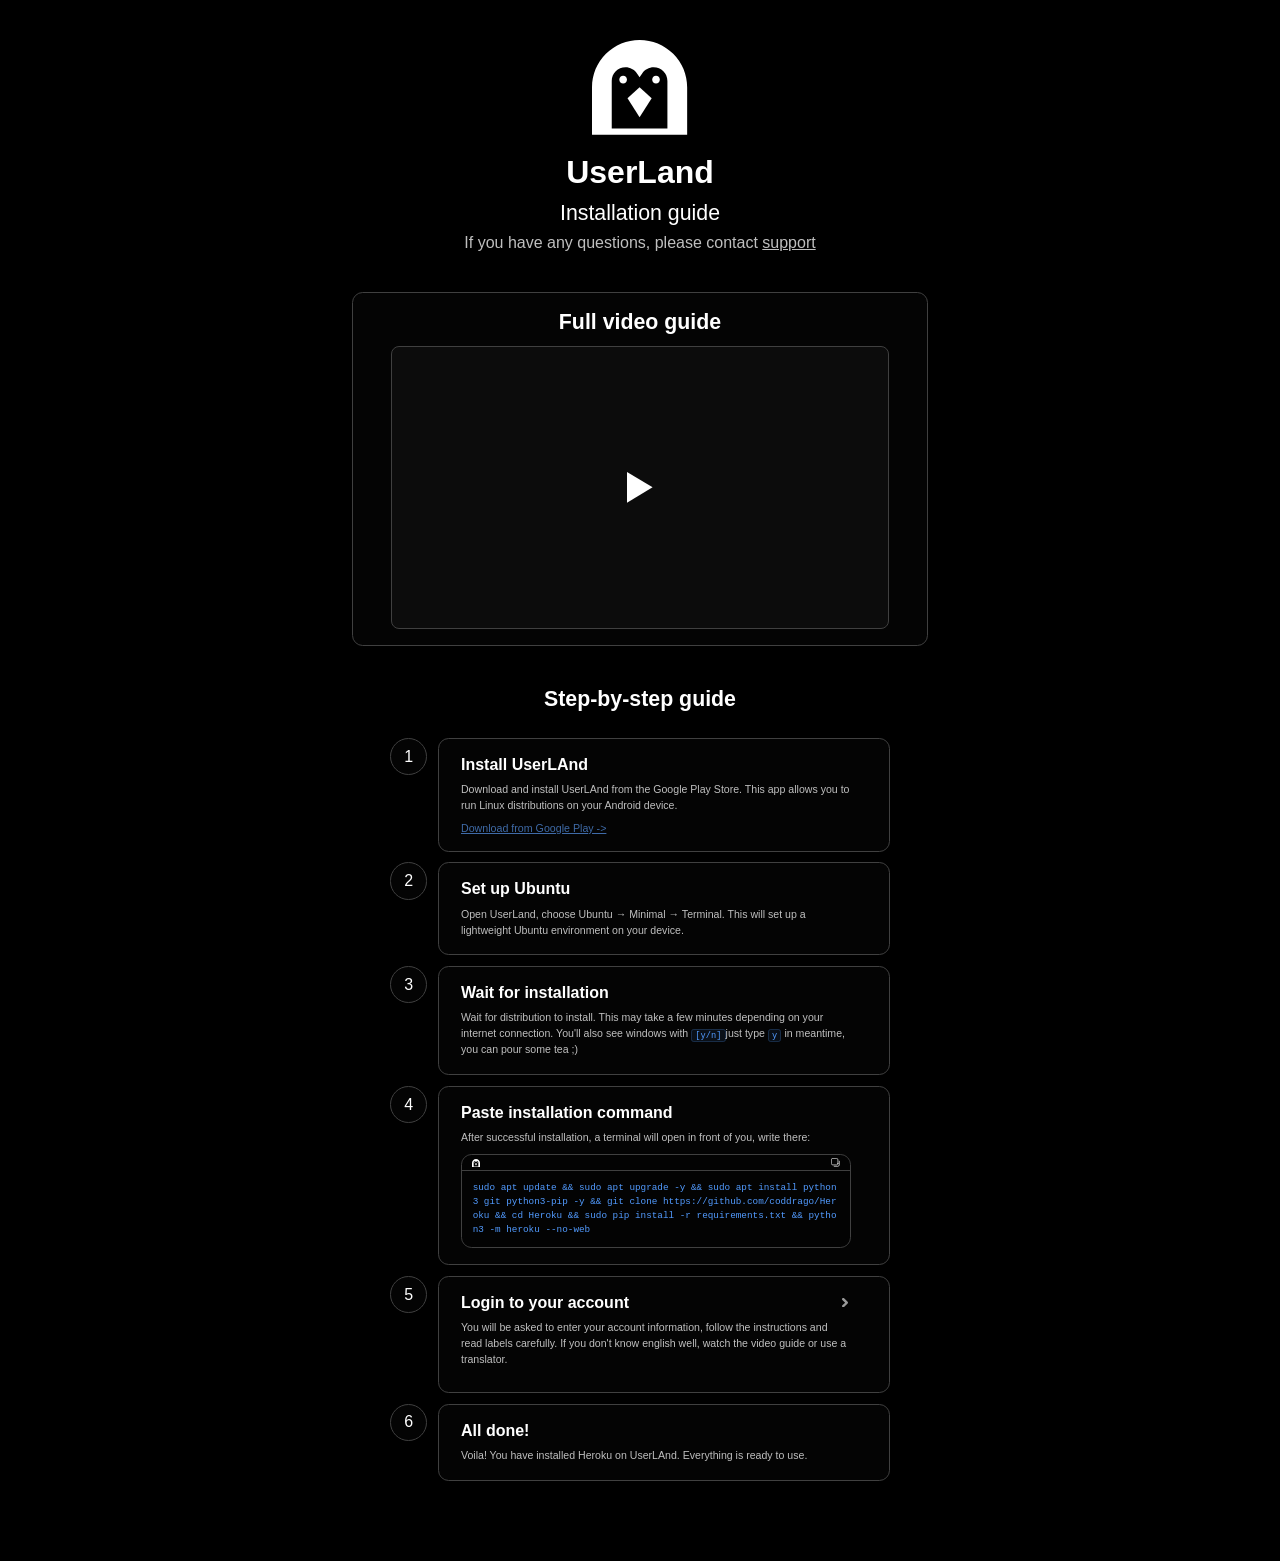
==== commit 8d875da7: "svg scaling has been fixed and adaptation curve in telegram browser has been fixed minor translation" ====
--- a/Userland/userland.html
+++ b/Userland/userland.html
@@ -164,7 +164,7 @@
                             </svg>
                         </button>
                     </div>
-                    <p class="step-block-desc" language-data="step5-desc">You will be asked to enter your account information, follow the instructions and read labels carefully. If you don't know English well, watch the video guide or use a translator.</p>
+                    <p class="step-block-desc" language-data="step5-desc">You will be asked to enter your account information, follow the instructions and read labels carefully. If you don't know english well, watch the video guide or use a translator.</p>
                     <div class="expand-body" id="expandBody">
                         <div class="expand-inner">
                             <div class="sub-step">
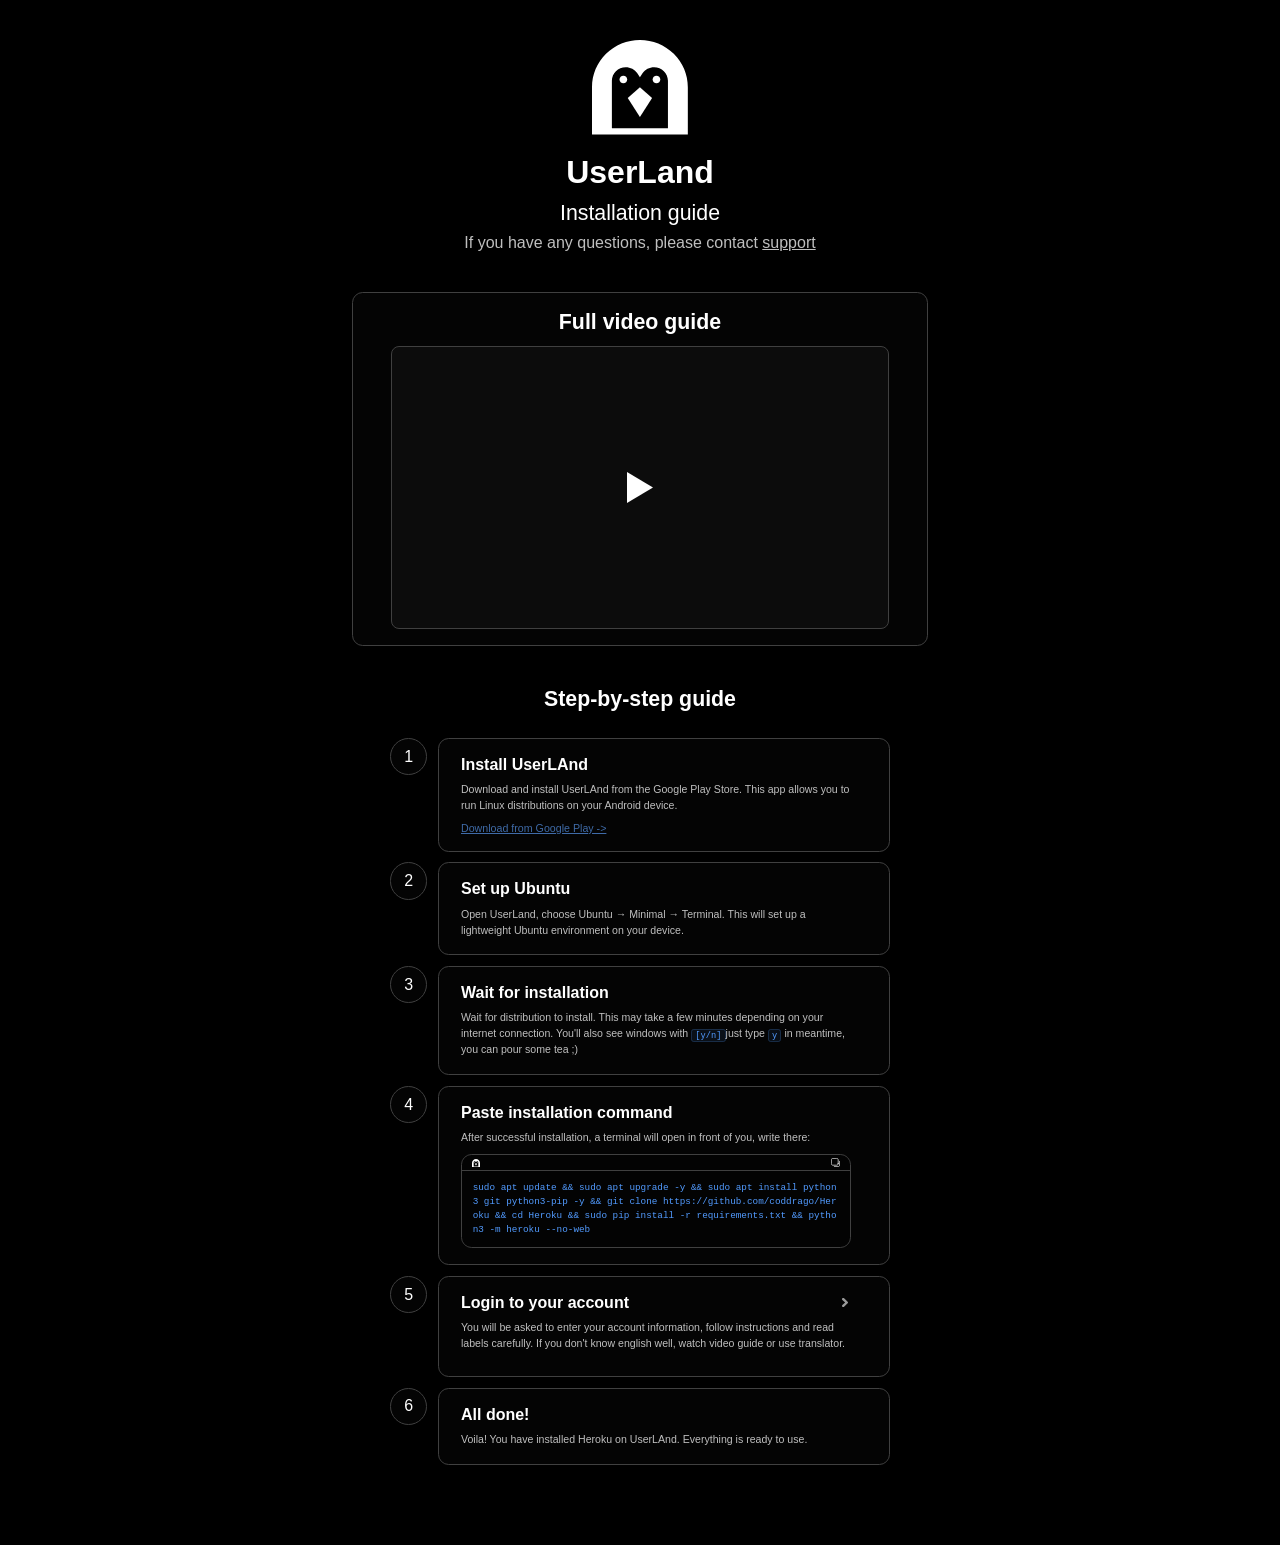
==== commit b04ab616: "Refactoring я ненавижу авто-дополнения от копилота,но я буду пользоваться потому что лень.fixed bug " ====
--- a/Userland/userland.html
+++ b/Userland/userland.html
@@ -8,19 +8,7 @@
 </head>
 <body>
     <header class="guide-header">
-        <svg class="userland-logo" width="143" height="143" viewBox="0 0 143 143" fill="none"
-            xmlns="http://www.w3.org/2000/svg">
-            <path
-                d="M96.0275 53.7581C92.8755 53.7581 90.314 56.3346 90.314 59.5159C90.314 62.6969 92.8755 65.2754 96.0275 65.2754C99.1756 65.2754 101.738 62.6969 101.738 59.5159C101.738 56.3341 99.1759 53.7581 96.0275 53.7581Z"
-                fill="white" />
-            <path
-                d="M46.7161 53.7581C43.5642 53.7581 41.0026 56.3346 41.0026 59.5159C41.0026 62.6969 43.5642 65.2754 46.7161 65.2754C49.8642 65.2754 52.4263 62.6969 52.4263 59.5159C52.4263 56.3341 49.8645 53.7581 46.7161 53.7581Z"
-                fill="white" />
-            <path
-                d="M121.829 20.8074C108.35 7.38958 90.4294 0 71.37 0C52.3106 0 34.3903 7.38958 20.9114 20.8074C7.42638 34.2308 0 52.0798 0 71.0664V142.133H142.74V71.0664C142.74 52.0798 135.314 34.2308 121.829 20.8074ZM113.126 132.824H29.6138V61.4267C29.6138 50.1034 38.8777 40.8911 50.2646 40.8911C57.2103 40.8911 63.652 44.3378 67.4954 50.1112L71.37 55.9309L75.2443 50.1112C79.0877 44.3381 85.5294 40.8911 92.4752 40.8911C103.862 40.8911 113.126 50.1034 113.126 61.4267V132.824Z"
-                fill="white" />
-            <path d="M53.2448 87.1932L71.37 115.844L89.4952 87.1932L71.37 70.9671L53.2448 87.1932Z" fill="white" />
-        </svg>
+        <img class="userland-logo" src="../Assets/svg/Userland-logo-rarge.svg" alt="UserLand-logo">
         <h1 class="host-title">UserLand</h1>
         <p class="subtitle" language-data="subtitle">Installation guide</p>
         <p class="note" language-data="note">If you have any questions, please contact <a class="note" href="https://t.me/heroku_talks" target="_blank">support</a></p>
@@ -31,13 +19,8 @@
             <div class="video-screen" id="videoScreen" onclick="togglePlay()">
                 <video id="GuideVideo" src="../Assets/guide/madk1d.mp4"></video>
                 <div class="screen-overlay" id="screenOverlay">
-                    <svg class="hint-icon hint-play" width="20" height="24" viewBox="0 0 20 24" fill="none">
-                        <path d="M0 0L20 12L0 24V0Z" fill="white" />
-                    </svg>
-                    <svg class="hint-icon hint-pause" width="16" height="20" viewBox="0 0 16 20" fill="none">
-                        <rect x="0" y="0" width="5" height="20" rx="2" fill="white" />
-                        <rect x="11" y="0" width="5" height="20" rx="2" fill="white" />
-                    </svg>
+                    <img class="hint-icon hint-play" src="../Assets/svg/hint-play.svg" alt="hint-play-icon">
+                    <img class="hint-icon hint-pause" src="../Assets/svg/hint-pause.svg" alt="hint-play-icon">
                 </div>
                 <div class="overlay-controls" id="overlayControls">
                     <div class="progress-bar">
@@ -48,29 +31,15 @@
                     </div>
                     <div class="buttons">
                         <button class="pp-btn" onclick="togglePlay(); event.stopPropagation();" title="Play / Pause">
-                            <svg class="icon icon--play" width="11" height="13" viewBox="0 0 11 13" fill="none">
-                                <path d="M0 0L11 6.5L0 13V0Z" fill="white" />
-                            </svg>
-                            <svg class="icon icon--pause" width="11" height="13" viewBox="0 0 11 13" fill="none">
-                                <rect x="0" y="0" width="3.5" height="13" rx="1.2" fill="white" />
-                                <rect x="7.5" y="0" width="3.5" height="13" rx="1.2" fill="white" />
-                            </svg>
+                            <img class="icon icon--play" src="../Assets/svg/hint-play.svg" alt="hint-play-icon">
+                            <img class="icon icon--pause" src="../Assets/svg/hint-pause.svg" alt="hint-play-icon">
                         </button>
                         <span class="progress-time" id="progressTime">0:00 / 0:00</span>
                         <div style="flex:1"></div>
                         <div class="volume" onclick="event.stopPropagation()">
-                            <button class="pp-btn" onclick="toggleMute()" title="mute">
-                                <svg class="icon icon--vol" width="16" height="13" viewBox="0 0 16 13" fill="none">
-                                    <path d="M0 4.5H3.5L8 0V13L3.5 8.5H0V4.5Z" fill="white" />
-                                    <path d="M10 3.5C10.9 4.4 11.5 5.15 11.5 6.5C11.5 7.85 10.9 8.6 10 9.5" stroke="white" stroke-width="1.3"
-                                        stroke-linecap="round" />
-                                    <path d="M12.3 1.5C13.9 3 14.8 4.65 14.8 6.5C14.8 8.35 13.9 10 12.3 11.5" stroke="white" stroke-width="1.3"
-                                        stroke-linecap="round" />
-                                </svg>
-                                <svg class="icon icon--muted" width="16" height="13" viewBox="0 0 16 13" fill="none">
-                                    <path d="M0 4.5H3.5L8 0V13L3.5 8.5H0V4.5Z" fill="white" />
-                                    <path d="M11 4L14.5 9M14.5 4L11 9" stroke="white" stroke-width="1.4" stroke-linecap="round" />
-                                </svg>
+                            <button class="pp-btn" onclick="toggleMute()" title="mute / unmute">
+                                <img class="icon icon--vol" src="../Assets/svg/volume.svg" alt="volume-icon">
+                                <img class="icon icon--muted" src="../Assets/svg/mute.svg" alt="mute-icon">
                             </button>
                             <div class="volume-bar" id="volumeBar" onclick="setVolume(event)">
                                 <div class="vol-fill" id="volFill"></div>
@@ -124,22 +93,9 @@
                     <p class="step-block-desc" language-data="step4-desc">After successful installation, a terminal will open in front of you, write there:</p>
                     <div class="terminal">
                         <div class="terminal-bar">
-                            <svg width="12" height="12" viewBox="0 0 12 12" fill="none">
-                                <path
-                                    d="M8.07293 4.53869C7.80794 4.53869 7.5926 4.75622 7.5926 5.02481C7.5926 5.29338 7.80794 5.51108 8.07293 5.51108C8.33758 5.51108 8.55298 5.29338 8.55298 5.02481C8.55298 4.75618 8.33761 4.53869 8.07293 4.53869Z"
-                                    fill="white" />
-                                <path
-                                    d="M3.92738 4.53869C3.66239 4.53869 3.44705 4.75622 3.44705 5.02481C3.44705 5.29338 3.66239 5.51108 3.92738 5.51108C4.19203 5.51108 4.40742 5.29338 4.40742 5.02481C4.40742 4.75618 4.19206 4.53869 3.92738 4.53869Z"
-                                    fill="white" />
-                                <path
-                                    d="M10.242 1.75673C9.10884 0.623888 7.6023 0 6 0C4.3977 0 2.89116 0.623888 1.758 1.75673C0.624328 2.89004 0 4.39699 0 6V12H12V6C12 4.39699 11.3757 2.89004 10.242 1.75673ZM9.5104 11.2141H2.4896V5.18614C2.4896 4.23014 3.26841 3.45236 4.22569 3.45236C4.80961 3.45236 5.35116 3.74335 5.67427 4.23079L6 4.72214L6.32571 4.23079C6.64882 3.74338 7.19037 3.45236 7.77429 3.45236C8.73157 3.45236 9.51038 4.23014 9.51038 5.18614V11.2141H9.5104Z"
-                                    fill="white" />
-                                <path d="M4.47623 7.36156L6 9.78052L7.52376 7.36156L6 5.99162L4.47623 7.36156Z" fill="white" />
-                            </svg>
+                            <img class="terminal-icon" src="../Assets/svg/Userland-logo-rarge.svg" alt="userland-icon">
                             <button class="copy-btn" onclick="copyCode(this)" title="Copy">
-                            <svg width="13" height="13" viewBox="0 0 13 13" fill="none">
-                                <path d="M4.814 12.5H10.304C11.5168 12.5 12.5 11.5167 12.5 10.304V4.81396M10.382 8.186C10.382 9.39882 9.39883 10.382 8.186 10.382H2.696C1.48318 10.382 0.5 9.39882 0.5 8.186V2.696C0.5 1.48318 1.48318 0.5 2.696 0.5H8.186C9.39883 0.5 10.382 1.48318 10.382 2.696V8.186Z" stroke="white" stroke-linecap="round" stroke-linejoin="round"/>
-                            </svg>
+                            <img src="../Assets/svg/copy.svg" alt="copy-icon">
                         </button>
                         </div>
                         <div class="terminal-body">
@@ -157,14 +113,10 @@
                     <div class="expand-header" onclick="toggleExpand()">
                         <h3 class="step-block-title" language-data="step5-title">Login to your account</h3>
                         <button class="expand-btn" id="expandBtn" aria-label="Expand">
-                            <svg class="expand-chevron" width="9" height="14" viewBox="0 0 9 14" fill="none">
-                                <path fill-rule="evenodd" clip-rule="evenodd"
-                                    d="M1.86756 0.000171564C2.35253 0.0067156 2.81496 0.200163 3.15312 0.537958L8.46879 5.77217C8.63712 5.93437 8.77071 6.12734 8.86189 6.33995C8.95306 6.55256 9 6.78061 9 7.01093C9 7.24126 8.95306 7.46931 8.86189 7.68192C8.77071 7.89453 8.63712 8.0875 8.46879 8.2497L3.08129 13.4839C2.91434 13.6474 2.71572 13.7772 2.49688 13.8658C2.27804 13.9544 2.04332 14 1.80625 14C1.56918 14 1.33445 13.9544 1.11561 13.8658C0.896772 13.7772 0.698151 13.6474 0.531205 13.4839C0.362884 13.3217 0.229284 13.1287 0.138112 12.9161C0.0469395 12.7035 0 12.4755 0 12.2451C0 12.0148 0.0469395 11.7868 0.138112 11.5742C0.229284 11.3615 0.362884 11.1686 0.531205 11.0064L4.73346 7.01093L0.531205 3.01549C0.193043 2.67769 0.00684899 2.22322 0.0135847 1.75205C0.0203204 1.28088 0.219434 0.831605 0.567122 0.503065C0.91481 0.174524 1.38259 -0.00637247 1.86756 0.000171564Z"
-                                    fill="white" />
-                            </svg>
+                            <img class="expand-chevron" src="../Assets/svg/expand.svg" alt="expand-icon">
                         </button>
                     </div>
-                    <p class="step-block-desc" language-data="step5-desc">You will be asked to enter your account information, follow the instructions and read labels carefully. If you don't know english well, watch the video guide or use a translator.</p>
+                    <p class="step-block-desc" language-data="step5-desc">You will be asked to enter your account information, follow instructions and read labels carefully. If you don't know english well, watch video guide or use translator.</p>
                     <div class="expand-body" id="expandBody">
                         <div class="expand-inner">
                             <div class="sub-step">
@@ -172,7 +124,7 @@
                                 <div class="sub-step-content">
                                     <p class="sub-step-title" language-data="sub1-title">Get Telegram API Credentials</p>
                                     <ul class="sub-step-list">
-                                    <li language-data="sub1-li1">Go to <a href="https://my.telegram.org" target="_blank" class="step-link">https://my.telegram.org</a> and log in with your Telegram account.</li>
+                                    <li language-data="sub1-li1">Go to <a href="https://my.telegram.org/auth?to=apps" target="_blank" class="step-link">https://my.telegram.org/auth?to=apps</a> and login with your Telegram account.</li>
                                     <li language-data="sub1-li2">Click on <span class="sub-highlight">"API development tools"</span>.</li>
                                     <li language-data="sub1-li3">Create a new application by filling in required details (any name, short description and url will do).</li>
                                     <li language-data="sub1-li4">Copy your <span class="sub-highlight">API ID</span> and <span class="sub-highlight">API hash</span>.</li>
@@ -196,7 +148,7 @@
                                 <ul class="sub-step-list">
                                     <li language-data="sub3-li1">Decide if you want to use a QR code for login - type <code class="inline-code">y</code> for yes, or <code class="inline-code">n</code> for phone number login.</li>
                                     <li language-data="sub3-li2">If you chose phone, enter your number in international format <span class="sub-example">(e.g., +7908 ***)</span>.</li>
-                                    <li language-data="sub3-li3">Once complete, your API config will be saved and the userbot will log in.</li>
+                                    <li language-data="sub3-li3">Once complete, your API config will be saved and the userbot will login.</li>
                                 </ul>
                                 </div>
                             </div>
--- a/Userland/UserLand.css
+++ b/Userland/UserLand.css
@@ -1,3 +1,4 @@
+/* я не могу определиться */
 @font-face {
     font-family: 'BABAPRO FONT';
     src: url('Assets/fonts/BabaPro-Bold.ttf') format('truetype');
@@ -153,6 +154,7 @@
     position: absolute;
     width: 2vw;
     height: auto;
+    transition: opacity 300ms ease;
 }
 
 .hint-play {
@@ -165,9 +167,10 @@
 
 .is-playing .hint-pause {
     display: block;
-}
-
-.is-playing .screen-overlay>.hint-icon {
+    opacity: 1;
+}
+
+.video-screen:not(:hover) .hint-pause {
     opacity: 0;
 }
 
@@ -299,6 +302,10 @@
     display: block;
 }
 
+.icon--vol {
+    display: block;
+}
+
 .icon--muted {
     display: none;
 }
@@ -442,12 +449,6 @@
     opacity: 0.75;
 }
 
-.step-link svg {
-    flex-shrink: 0;
-    width: 0.833vw;
-    height: auto;
-}
-
 .step-block--expandable {
     cursor: default;
 }
@@ -477,7 +478,7 @@
     opacity: 1;
 }
 
-.expand-btn svg {
+.expand-btn img {
     width: var(--icon-chevron-w);
     height: var(--icon-chevron-h);
     flex-shrink: 0;
@@ -581,7 +582,7 @@
     font-size: 0.625vw;
 }
 
-.terminal-bar svg {
+.terminal-bar img {
     width: 0.625vw;
     height: 0.625vw;
     flex-shrink: 0;
@@ -627,7 +628,7 @@
     opacity: 0.7;
 }
 
-.copy-btn svg {
+.copy-btn img {
     width: 0.677vw;
     height: 0.677vw;
 }
@@ -799,7 +800,7 @@
         gap: 5px;
     }
 
-    .step-link svg {
+    .step-link img {
         width: 9px;
     }
 
@@ -807,7 +808,7 @@
         gap: 8px;
     }
 
-    .expand-btn svg {
+    .expand-btn img {
         width: 7px;
         height: 11px;
     }
@@ -859,12 +860,12 @@
         padding: 6px 10px;
     }
 
-    .terminal-bar svg {
+    .terminal-bar img {
         width: 12px;
         height: 12px;
     }
 
-    .copy-btn svg {
+    .copy-btn img {
         width: 13px;
         height: 13px;
     }
